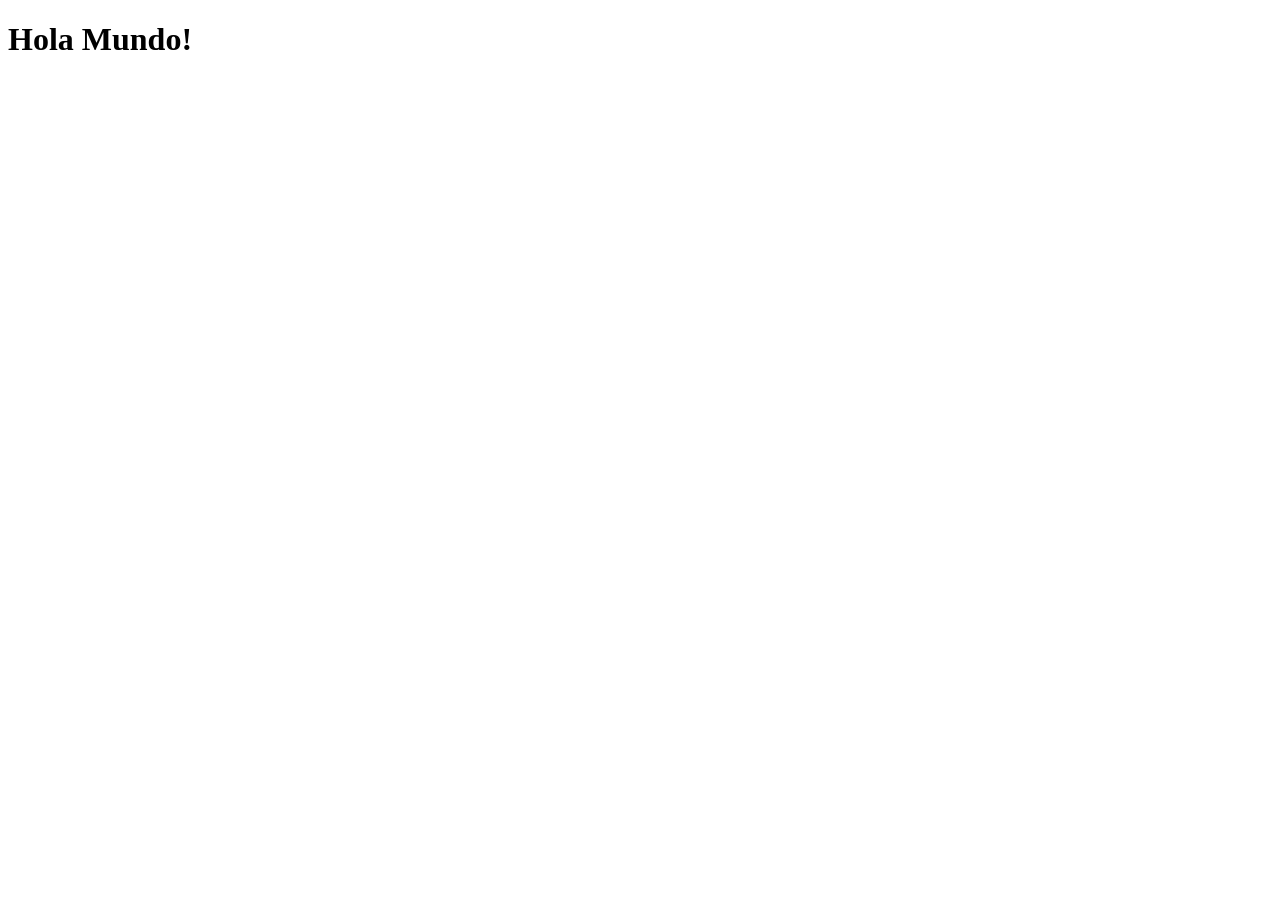
==== index.html @ 5651f4a8 "Commit inicial, Proyecto AgendaWeb Sexto, Semana 1" ====
<!DOCTYPE html>
<html lang="en">
<head>
    <meta charset="UTF-8">
    <meta name="viewport" content="width=device-width, initial-scale=1.0">
    <title>Agenda Web</title>
</head>
<body>
    <h1>Hola Mundo!</h1>
</body>
</html>
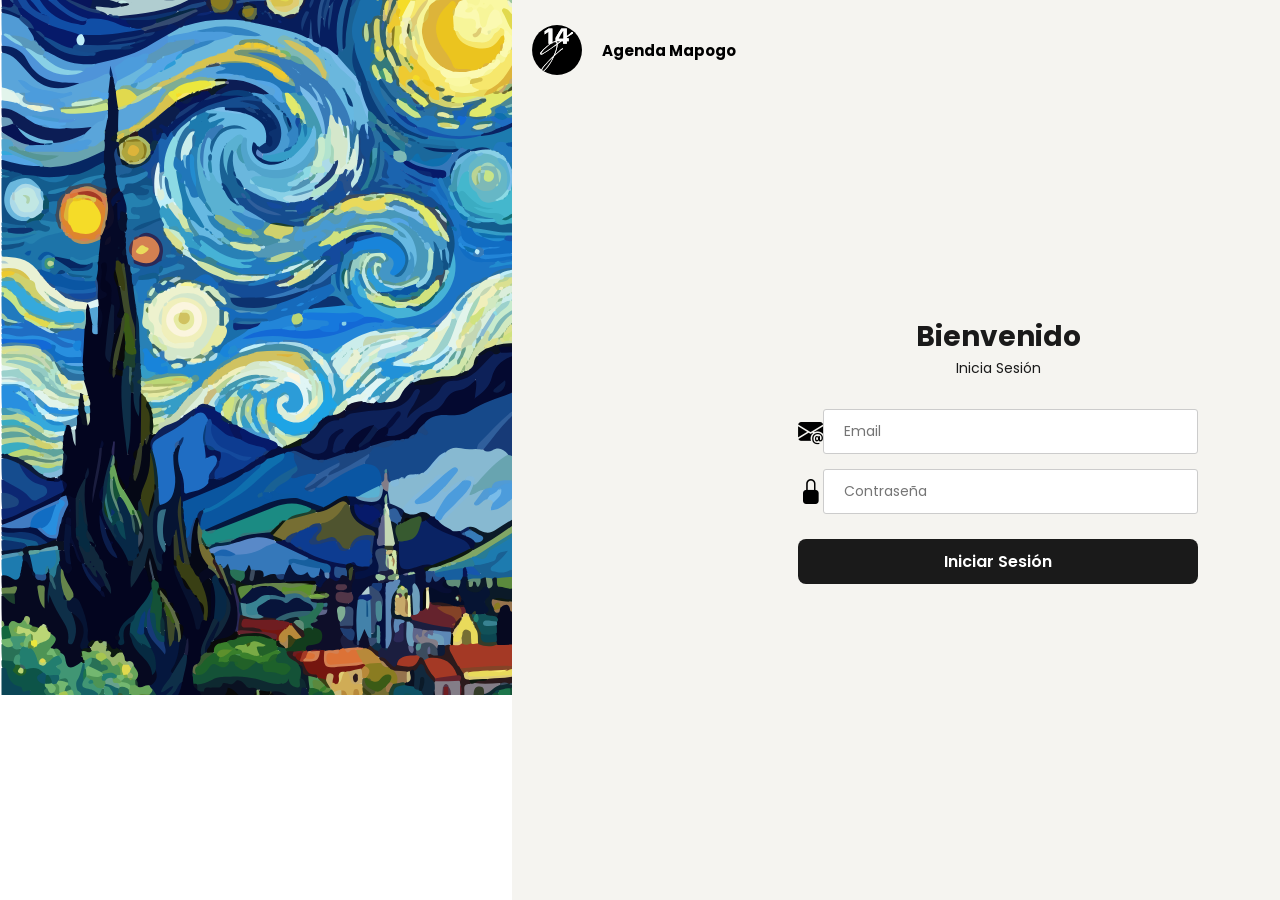
==== commit a4ff1a6c: "Creación del Login en HTML y CSS, Aun no es responsive" ====
--- a/index.html
+++ b/index.html
@@ -2,10 +2,51 @@
 <html lang="en">
 <head>
     <meta charset="UTF-8">
+    <meta http-equiv="X-UA-Compatible" content="IE=edge">
     <meta name="viewport" content="width=device-width, initial-scale=1.0">
+    <link rel="stylesheet" href="assets/css/login.css">
+    <link rel="stylesheet" href="https://cdn.jsdelivr.net/npm/bootstrap-icons@1.13.1/font/bootstrap-icons.min.css">
     <title>Agenda Web</title>
 </head>
 <body>
-    <h1>Hola Mundo!</h1>
+
+    <div class="carrusel">
+        <ul>
+            <li><img src="assets/img/carrusel.svg" alt="Imagen 1"></li>
+            <li><img src="assets/img/carrusel2.svg" alt="Imagen 2"></li>
+            <li><img src="assets/img/carrusel3.svg" alt="Imagen 3"></li>
+            <li><img src="assets/img/carrusel4.svg" alt="Imagen 4"></li>
+            <li><img src="assets/img/carrusel5.svg" alt="Imagen 5"></li>
+        </ul>
+    </div>
+
+    <div class="login">
+
+        <div class="login-arriba">
+            <img src="assets/img/sello.svg" alt="Imagen sello">
+            <Strong>Agenda Mapogo</Strong>
+        </div>
+
+        <div class="formulario">
+            
+            <div class="bienvenida">
+                <h1>Bienvenido</h1>
+                <p>Inicia Sesión</p>
+            </div>
+
+            <div class="formulario-relleno">
+                <div class="input">
+                    <i class="bi bi-envelope-at-fill"><input type="email" placeholder="Email"></i>
+                    <i class="bi bi-lock-fill"><input type="password" placeholder="Contraseña"></i>
+                </div>
+                <div class="sesion">
+                    <button><a href="pages/contactos.html">Iniciar Sesión</a></button>
+                </div>
+            </div>
+
+        </div>
+
+    </div>
+
 </body>
 </html>
--- a/assets/css/login.css
+++ b/assets/css/login.css
@@ -0,0 +1,178 @@
+@import url('https://fonts.googleapis.com/css2?family=Poppins:ital,wght@0,100;0,200;0,300;0,400;0,500;0,600;0,700;0,800;0,900;1,100;1,200;1,300;1,400;1,500;1,600;1,700;1,800;1,900&display=swap');
+
+* {
+    font-family: "Poppins";
+    margin: 0;
+    padding: 0;
+    box-sizing: border-box;
+}
+
+body {
+    margin: 0;
+    display: flex;
+    width: 100%;
+    height: 100vh;
+    align-items: center;
+    background-color: var(--color-white);
+}
+
+/* Seccion del carrusel */
+
+.carrusel {
+    width: 40%;
+    height: 100%;
+    margin: 0;
+    overflow: hidden;
+}
+
+.carrusel ul {
+    display: flex;
+    padding: 0;
+    width: 500%;
+    list-style: none;
+
+    animation: carrusel 12s infinite alternate ease-in-out;
+}
+
+.carrusel li {
+    list-style: none;
+    width: 100%;
+}
+
+.carrusel img {
+    width: 100%;
+    height: 100%;
+    aspect-ratio: 14/19;
+    object-fit: cover;
+    display: block;
+}
+
+@keyframes carrusel {
+    0%,15% {margin-left: 0%;}
+
+    20%,35% {margin-left: -100%;}
+
+    40%,55% {margin-left: -200%;}
+
+    60%,75% {margin-left: -300%;}
+
+    80%,100% {margin-left: -400%;}
+}
+
+/* Seccion del Login */
+
+.login {
+    width: 60%;
+    height: 100vh;
+    display: flex;
+    justify-content: center;
+    align-items: center;
+    padding: 25px 20px;
+    background-color: #f5f4f0;
+}
+
+/* Seccion del login parte de arriba*/
+
+.login-arriba {
+    display: flex;
+    align-items: center;
+    gap: 20px;
+    margin-bottom: auto;
+}
+
+.login-arriba img {
+    border-radius: 50%;
+    width: 50px;
+    height: 50px;
+    object-fit: cover;
+}
+
+.login-arriba strong {
+    font-size: 15px;
+}
+
+/* seccion del formulario de inicio de sesión */
+
+.formulario {
+    width: 100%;
+    max-width: 400px;
+    margin: 0 auto;
+    margin-bottom: 0 auto;
+    margin-top: 0;
+}
+
+.bienvenida {
+    margin-bottom: 30px;
+    text-align: center;
+}
+
+.bienvenida h1 {
+    font-size: 28px;
+    color: #1a1a1a;
+}
+
+.bienvenida p {
+    font-size: 14px;
+    color: #1a1a1a;
+}
+
+.input {
+    display: flex;
+    flex-direction: column;
+    gap: 15px;
+    position: relative;
+}
+
+.input i {
+    position: relative;
+    display: flex;
+    align-items: center;
+}
+
+.bi {
+    font-size: 25px;
+}
+
+.input input {
+    width: 100%;
+    height: 45px;
+    border: 1px solid #ccc;
+    border-radius: 3px;
+    padding: 0 15px;
+    font-size: 14px;
+    outline: none;
+    transition: border-color 0.3s;
+    padding-left: 20px;
+}
+
+.input input:focus {
+    border-color: #000;
+}
+
+.sesion {
+    margin-top: 25px;
+    display: flex;
+    justify-content: center;
+}
+
+.sesion button {
+    width: 100%;
+    height: 45px;
+    background-color: #1a1a1a;
+    color: #ffffff;
+    border: none;
+    border-radius: 8px;
+    font-size: 16px;
+    font-weight: 600;
+    cursor: pointer;
+    transition: background 0.3s;
+}
+
+.sesion button:hover {
+    background-color: #444;
+}
+
+.sesion a {
+    color: #ffffff;
+    text-decoration: none;
+}
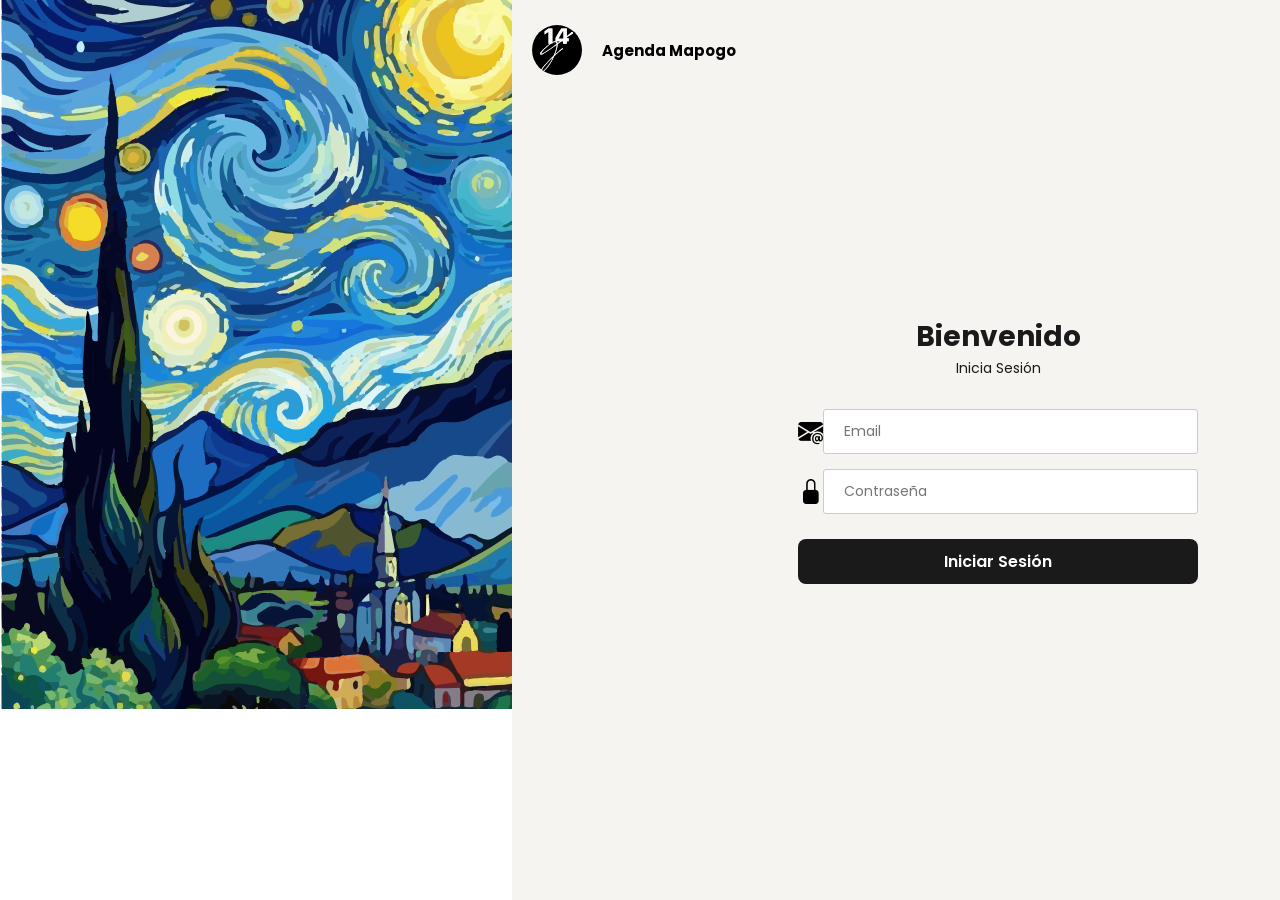
==== commit d4bc061d: "Se renombro el archivo contactos a principal y se renombre la rama de contactos a principal" ====
--- a/index.html
+++ b/index.html
@@ -40,7 +40,7 @@
                     <i class="bi bi-lock-fill"><input type="password" placeholder="Contraseña"></i>
                 </div>
                 <div class="sesion">
-                    <button><a href="pages/contactos.html">Iniciar Sesión</a></button>
+                    <button><a href="pages/principal.html">Iniciar Sesión</a></button>
                 </div>
             </div>
 
--- a/assets/css/login.css
+++ b/assets/css/login.css
@@ -42,7 +42,7 @@
 .carrusel img {
     width: 100%;
     height: 100%;
-    aspect-ratio: 14/19;
+    aspect-ratio: 13/18;
     object-fit: cover;
     display: block;
 }
@@ -121,12 +121,13 @@
     flex-direction: column;
     gap: 15px;
     position: relative;
+    width: 100%;
 }
 
 .input i {
-    position: relative;
     display: flex;
     align-items: center;
+    width: 100%;
 }
 
 .bi {
@@ -134,8 +135,10 @@
 }
 
 .input input {
+    flex: 1;
     width: 100%;
     height: 45px;
+    min-width: 280px;
     border: 1px solid #ccc;
     border-radius: 3px;
     padding: 0 15px;
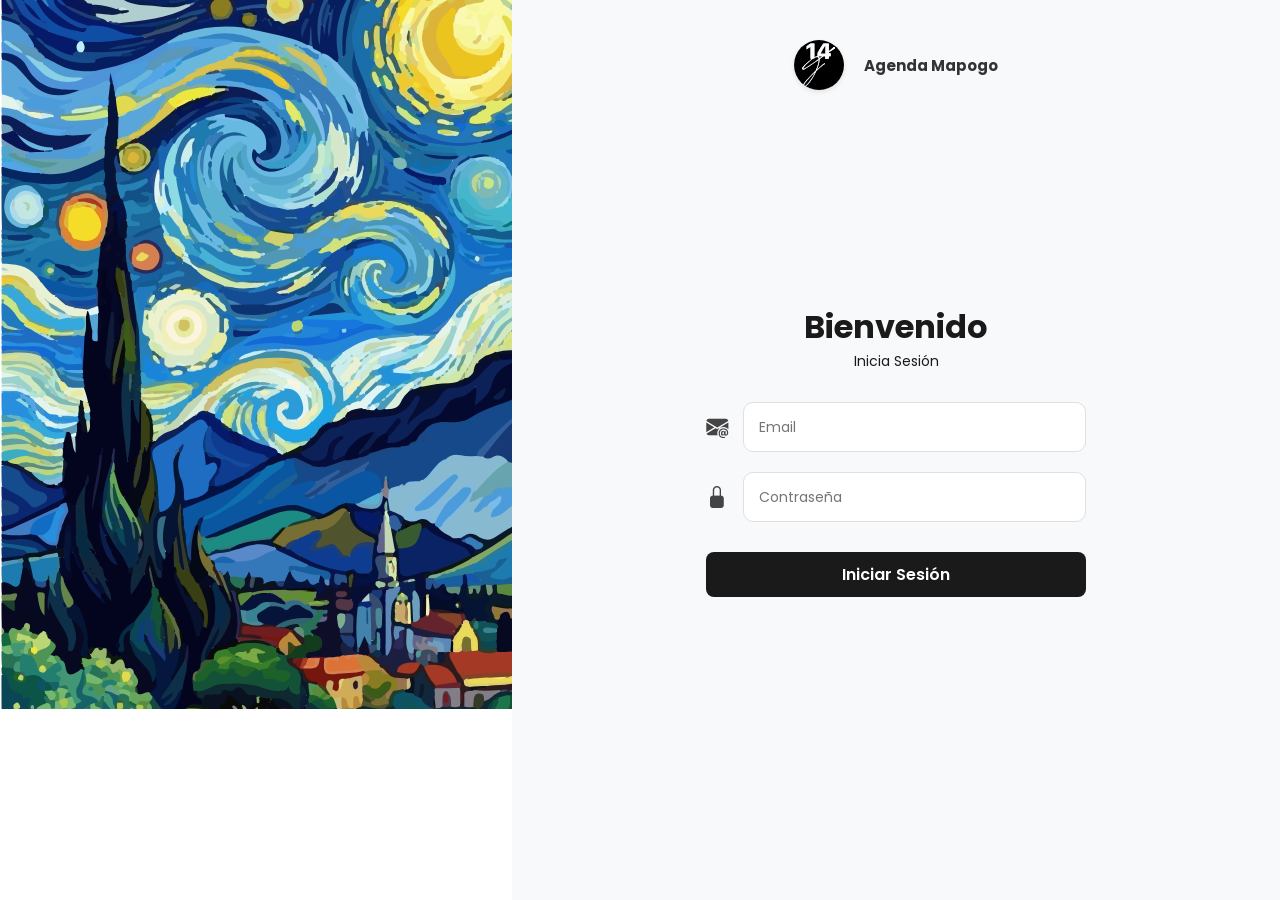
==== commit 9a989f68: "Se hizo responsive el login ya que no lo era aun" ====
--- a/assets/css/login.css
+++ b/assets/css/login.css
@@ -13,7 +13,7 @@
     width: 100%;
     height: 100vh;
     align-items: center;
-    background-color: var(--color-white);
+    background-color: #ffffff;
 }
 
 /* Seccion del carrusel */
@@ -21,7 +21,6 @@
 .carrusel {
     width: 40%;
     height: 100%;
-    margin: 0;
     overflow: hidden;
 }
 
@@ -65,10 +64,12 @@
     width: 60%;
     height: 100vh;
     display: flex;
+    flex-direction: column;
     justify-content: center;
     align-items: center;
-    padding: 25px 20px;
-    background-color: #f5f4f0;
+    padding: 40px;
+    background-color: #f8f9fa;
+    position: relative;
 }
 
 /* Seccion del login parte de arriba*/
@@ -77,7 +78,8 @@
     display: flex;
     align-items: center;
     gap: 20px;
-    margin-bottom: auto;
+    top: 40px;
+    position: absolute;
 }
 
 .login-arriba img {
@@ -85,20 +87,19 @@
     width: 50px;
     height: 50px;
     object-fit: cover;
+    box-shadow: 0 2px 5px rgba(0,0,0,0.1);
 }
 
 .login-arriba strong {
     font-size: 15px;
+    color: #333;
 }
 
 /* seccion del formulario de inicio de sesión */
 
 .formulario {
     width: 100%;
-    max-width: 400px;
-    margin: 0 auto;
-    margin-bottom: 0 auto;
-    margin-top: 0;
+    max-width: 380px;
 }
 
 .bienvenida {
@@ -107,7 +108,8 @@
 }
 
 .bienvenida h1 {
-    font-size: 28px;
+    font-size: 32px;
+    font-weight: 700;
     color: #1a1a1a;
 }
 
@@ -119,15 +121,16 @@
 .input {
     display: flex;
     flex-direction: column;
+    gap: 20px;
+}
+
+.input i {
+    display: flex;
+    align-items: center;
+    width: 100%;
     gap: 15px;
-    position: relative;
-    width: 100%;
-}
-
-.input i {
-    display: flex;
-    align-items: center;
-    width: 100%;
+    font-size: 22px;
+    color: #444;
 }
 
 .bi {
@@ -137,25 +140,23 @@
 .input input {
     flex: 1;
     width: 100%;
-    height: 45px;
-    min-width: 280px;
-    border: 1px solid #ccc;
-    border-radius: 3px;
+    height: 50px;
+    border: 1.5px solid #e0e0e0;
+    border-radius: 10px;
     padding: 0 15px;
     font-size: 14px;
     outline: none;
-    transition: border-color 0.3s;
-    padding-left: 20px;
+    transition: all 0.3s ease;
+    background-color: #ffffff;
 }
 
 .input input:focus {
     border-color: #000;
+    box-shadow: 0 0 0 3px rgba(0, 172, 193, 0.1);
 }
 
 .sesion {
-    margin-top: 25px;
-    display: flex;
-    justify-content: center;
+    margin-top: 30px;
 }
 
 .sesion button {
@@ -168,14 +169,54 @@
     font-size: 16px;
     font-weight: 600;
     cursor: pointer;
-    transition: background 0.3s;
+    transition: transform 0.2s, background 0.3s;
 }
 
 .sesion button:hover {
     background-color: #444;
+    transform: translateY(-2px);
 }
 
 .sesion a {
     color: #ffffff;
     text-decoration: none;
+    font-size: 16px;
+    font-weight: 600;
+    display: flex;
+    justify-content: center;
+    align-items: center;
+    width: 100%;
+    height: 100%;
+}
+
+/*Responsive*/
+
+@media (max-width: 850px) {
+    .carrusel { display: none; }
+
+    .login {
+        width: 100%;
+        background-color: #00acc1;
+        padding: 40px 30px;
+    }
+
+    .login-arriba strong, .bienvenida h1, .bienvenida p, .input i {
+        color: white;
+    }
+
+    .input input {
+        border: none;
+        background-color: rgba(255, 255, 255, 0.95);
+        color: #333;
+        box-shadow: 0 4px 15px rgba(0,0,0,0.1);
+    }
+
+    .sesion button {
+        background-color: white;
+        box-shadow: 0 4px 15px rgba(0,0,0,0.1);
+    }
+
+    .sesion button a {
+        color: #00acc1;
+    }
 }
